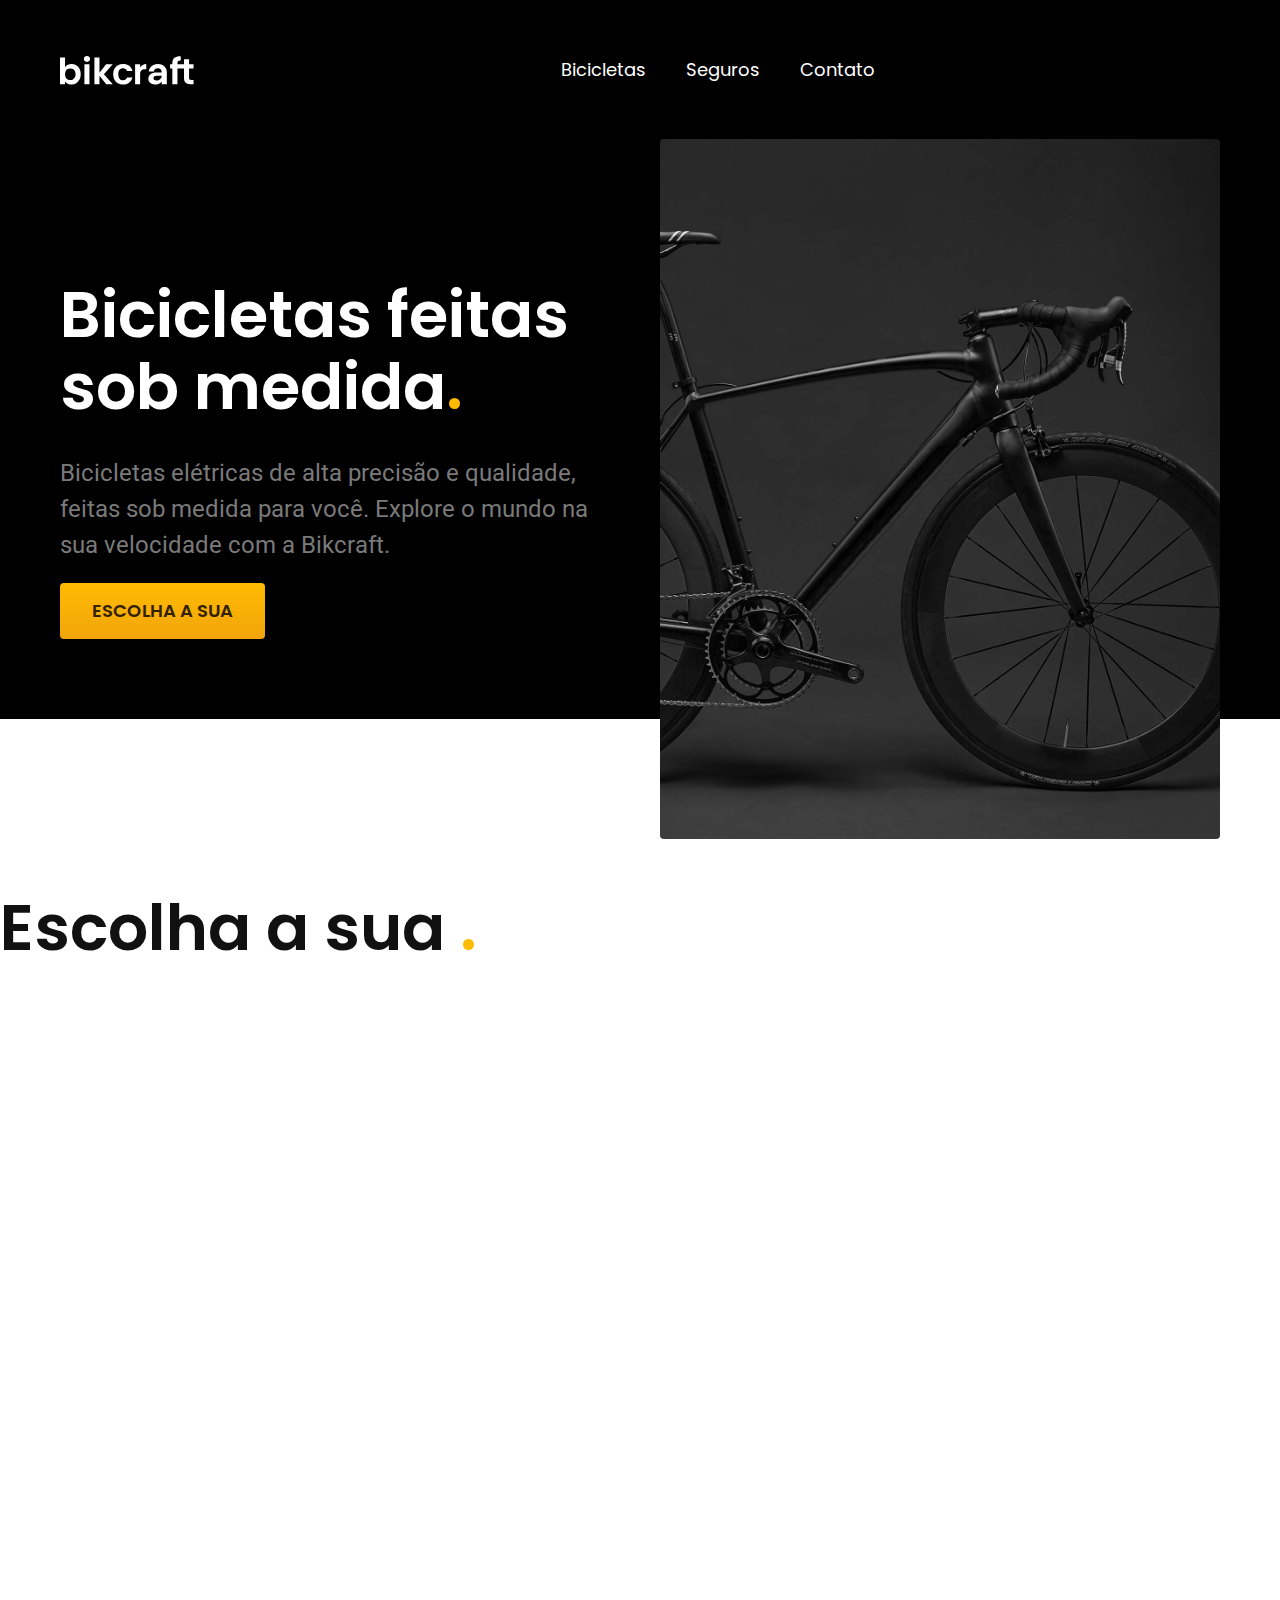
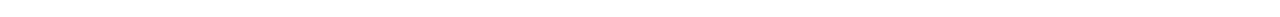
==== index.htm @ 104537d5 "organizacao do css utilitario" ====
<!DOCTYPE html>
<html lang="pt-br">
<head>
    <meta charset="UTF-8">
    <meta http-equiv="X-UA-Compatible" content="IE=edge">
    <meta name="viewport" content="width=device-width, initial-scale=1.0">
    <link rel="stylesheet" href="./css/style.css">
    <link rel="preconnect" href="https://fonts.googleapis.com">
    <link rel="preconnect" href="https://fonts.gstatic.com" crossorigin>
    <link href="https://fonts.googleapis.com/css2?family=Poppins:wght@400;600&family=Public+Sans:ital,wght@0,400;0,800;1,300&family=Roboto:wght@400;500&display=swap" rel="stylesheet">
    <title>bikcraft</title>
</head>
<body>
    <header class="header-bg">
        <div class="header">
            <a href="./"> <img src="img/bikcraft.svg" alt="bikcraft"></a>
            
            <nav class="header" aria-label="primaria">
               
    
                <ul class="header-menu cor-0">
                    <li> <a href="./bicicletas.html"> Bicicletas </a> </li>
                    <li><a href="./seguros.html"> Seguros </a> </li>
                    <li><a href="./contato.html"> Contato</a>  </li>
    
                </ul>
            </nav>
        </div>
    </header>

    <main class="introducao-bg">
        <div class="introducao">
            <div class="introducao-conteudo">
                <h1 class="texto-grande cor-0">Bicicletas feitas sob medida<span class="cor-p1">.</span> </h1>
                <p class="texto-medio cor-5">Bicicletas elétricas de alta precisão e qualidade, feitas sob medida para você. Explore o mundo na sua velocidade com a Bikcraft.</p>

                <a class="botao" href="././bicicletas.html" > escolha a sua</a>
            </div>
            <div>
                <img src="./img/fotos/introducao.jpg" alt="bicicleta elétrica preta ">

            </div>

        </div>

        
      


        
    </main>

    
    <h2 class="texto-grande">Escolha a sua <span class="cor-p1">.</span></h2>
        

    
</body>
</html>
---- css/style.css ----
@import './global/global.css';
@import './utilidades/tipografia.css';
@import './utilidades/cores.css';



@import './global/header.css';
/*home */
@import './home/introducao.css';
/*botao*/
@import './utilidades/componentes.css';
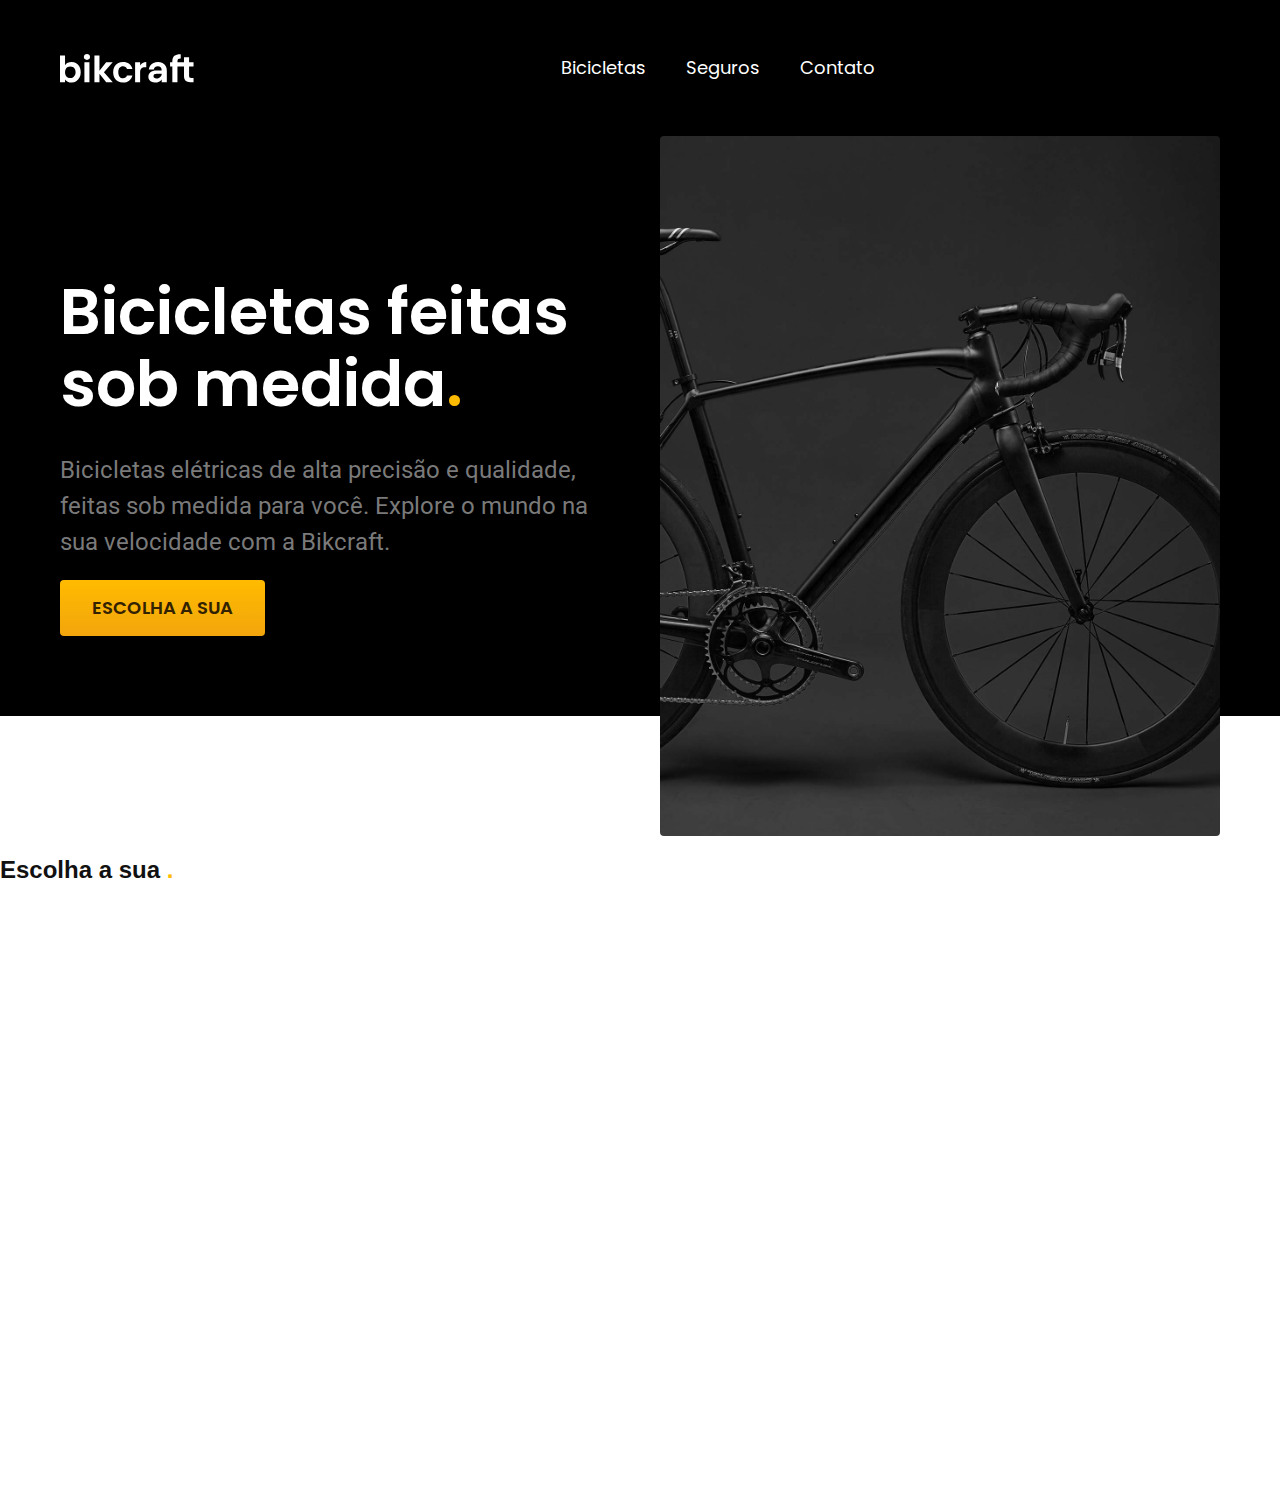
==== commit 92251466: "tipografia utilitaria" ====
--- a/index.htm
+++ b/index.htm
@@ -18,7 +18,7 @@
             <nav class="header" aria-label="primaria">
                
     
-                <ul class="header-menu cor-0">
+                <ul class="header-menu font-1-m cor-0">
                     <li> <a href="./bicicletas.html"> Bicicletas </a> </li>
                     <li><a href="./seguros.html"> Seguros </a> </li>
                     <li><a href="./contato.html"> Contato</a>  </li>
@@ -31,8 +31,8 @@
     <main class="introducao-bg">
         <div class="introducao">
             <div class="introducao-conteudo">
-                <h1 class="texto-grande cor-0">Bicicletas feitas sob medida<span class="cor-p1">.</span> </h1>
-                <p class="texto-medio cor-5">Bicicletas elétricas de alta precisão e qualidade, feitas sob medida para você. Explore o mundo na sua velocidade com a Bikcraft.</p>
+                <h1 class="font-1-xxl cor-0">Bicicletas feitas sob medida<span class="cor-p1">.</span> </h1>
+                <p class="font-2-l cor-5">Bicicletas elétricas de alta precisão e qualidade, feitas sob medida para você. Explore o mundo na sua velocidade com a Bikcraft.</p>
 
                 <a class="botao" href="././bicicletas.html" > escolha a sua</a>
             </div>
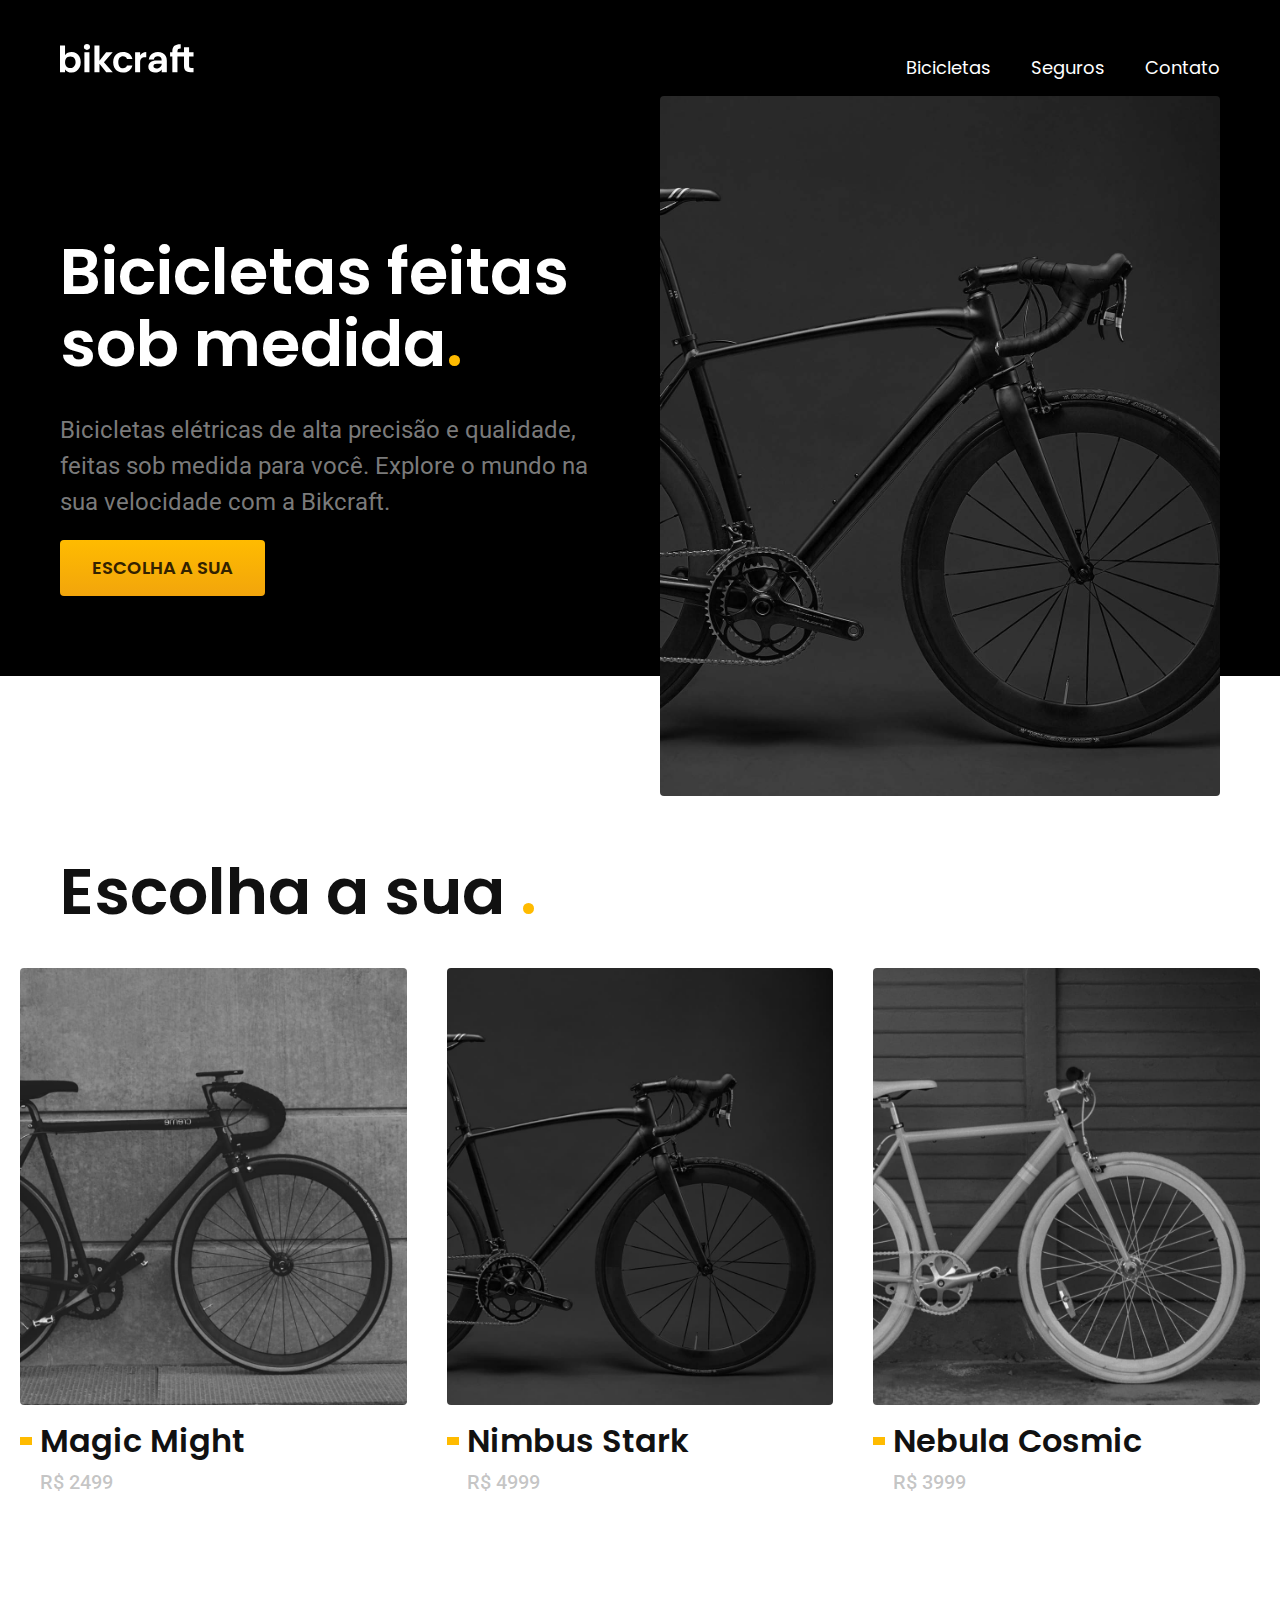
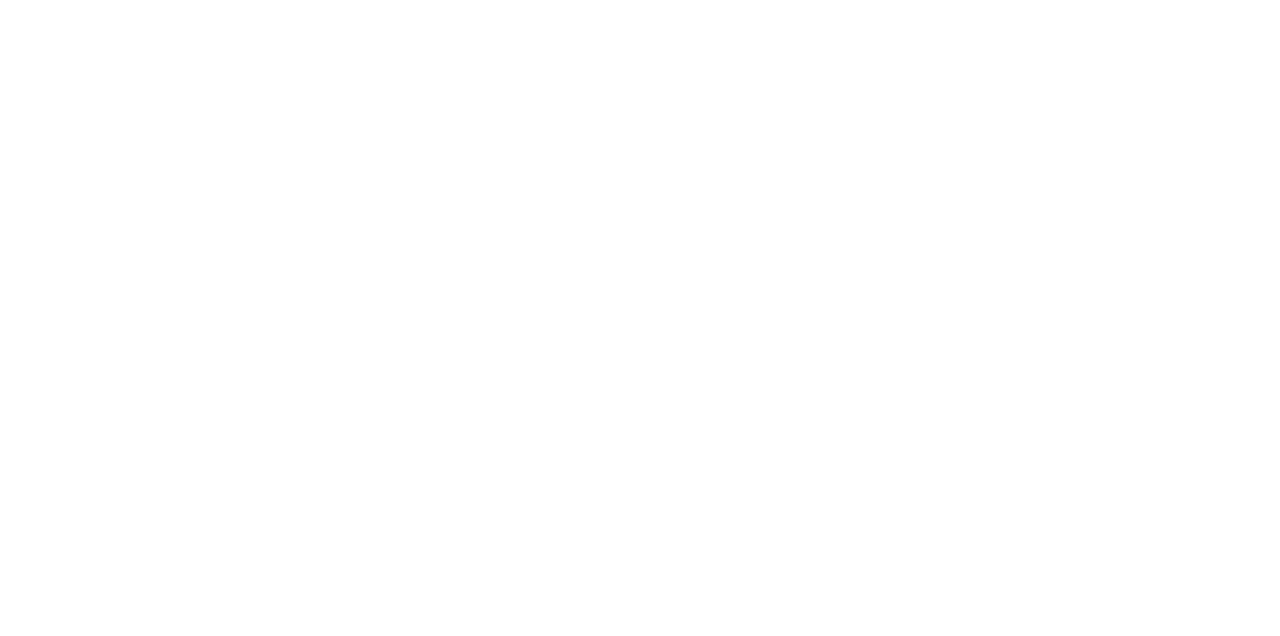
==== commit 78ac9edb: "lista bicicleta" ====
--- a/index.htm
+++ b/index.htm
@@ -12,7 +12,7 @@
 </head>
 <body>
     <header class="header-bg">
-        <div class="header">
+        <div class="header container">
             <a href="./"> <img src="img/bikcraft.svg" alt="bikcraft"></a>
             
             <nav class="header" aria-label="primaria">
@@ -29,7 +29,7 @@
     </header>
 
     <main class="introducao-bg">
-        <div class="introducao">
+        <div class="introducao container">
             <div class="introducao-conteudo">
                 <h1 class="font-1-xxl cor-0">Bicicletas feitas sob medida<span class="cor-p1">.</span> </h1>
                 <p class="font-2-l cor-5">Bicicletas elétricas de alta precisão e qualidade, feitas sob medida para você. Explore o mundo na sua velocidade com a Bikcraft.</p>
@@ -50,9 +50,39 @@
         
     </main>
 
+    <article class="biciletas-lista">
+        <h2 class="container font-1-xxl">Escolha a sua <span class="cor-p1">.</span></h2>
+        
+        <ul>
+            <li>
+                <a href="./bicicletas/magic.html">
+                    <img src="./img/bicicletas/magic-home.jpg" alt="bicicleta preta">
+                    <h3 class="font-1-xl">Magic Might</h3>
+                    <span class="font-2-m cor-8">R$ 2499</span>
+                </a>
+                
+            </li>
+
+            <li>
+                <a href="./bicicletas/Nimbus.html">
+                    <img src="./img/bicicletas/nimbus-home.jpg" alt="bicicleta preta">
+                    <h3 class="font-1-xl">Nimbus Stark</h3>
+                    <span class="font-2-m cor-8">R$ 4999</span>
+                </a>
+                
+            </li>
+
+            <li>
+                <a href="./bicicletas/Nebula.html">
+                    <img src="./img/bicicletas/nebula-home.jpg" alt="bicicleta preta">
+                    <h3 class="font-1-xl">Nebula Cosmic</h3>
+                    <span class="font-2-m cor-8">R$ 3999</span>
+                </a>
+                
+            </li>
+        </ul>
+    </article>
     
-    <h2 class="texto-grande">Escolha a sua <span class="cor-p1">.</span></h2>
-        
 
     
 </body>
--- a/css/style.css
+++ b/css/style.css
@@ -1,17 +1,24 @@
 @import './global/global.css';
 @import './utilidades/tipografia.css';
 @import './utilidades/cores.css';
+@import './global/header.css';
+
+/*Utilidades*/
+@import './utilidades/componentes.css';
 
 
 
-@import './global/header.css';
 /*home */
 @import './home/introducao.css';
-/*botao*/
-@import './utilidades/componentes.css';
+
+
+/*Bicicletas*/
+@import './bicicletas/bicicletas-lista.css';
 
 
 
 
 
 
+
+
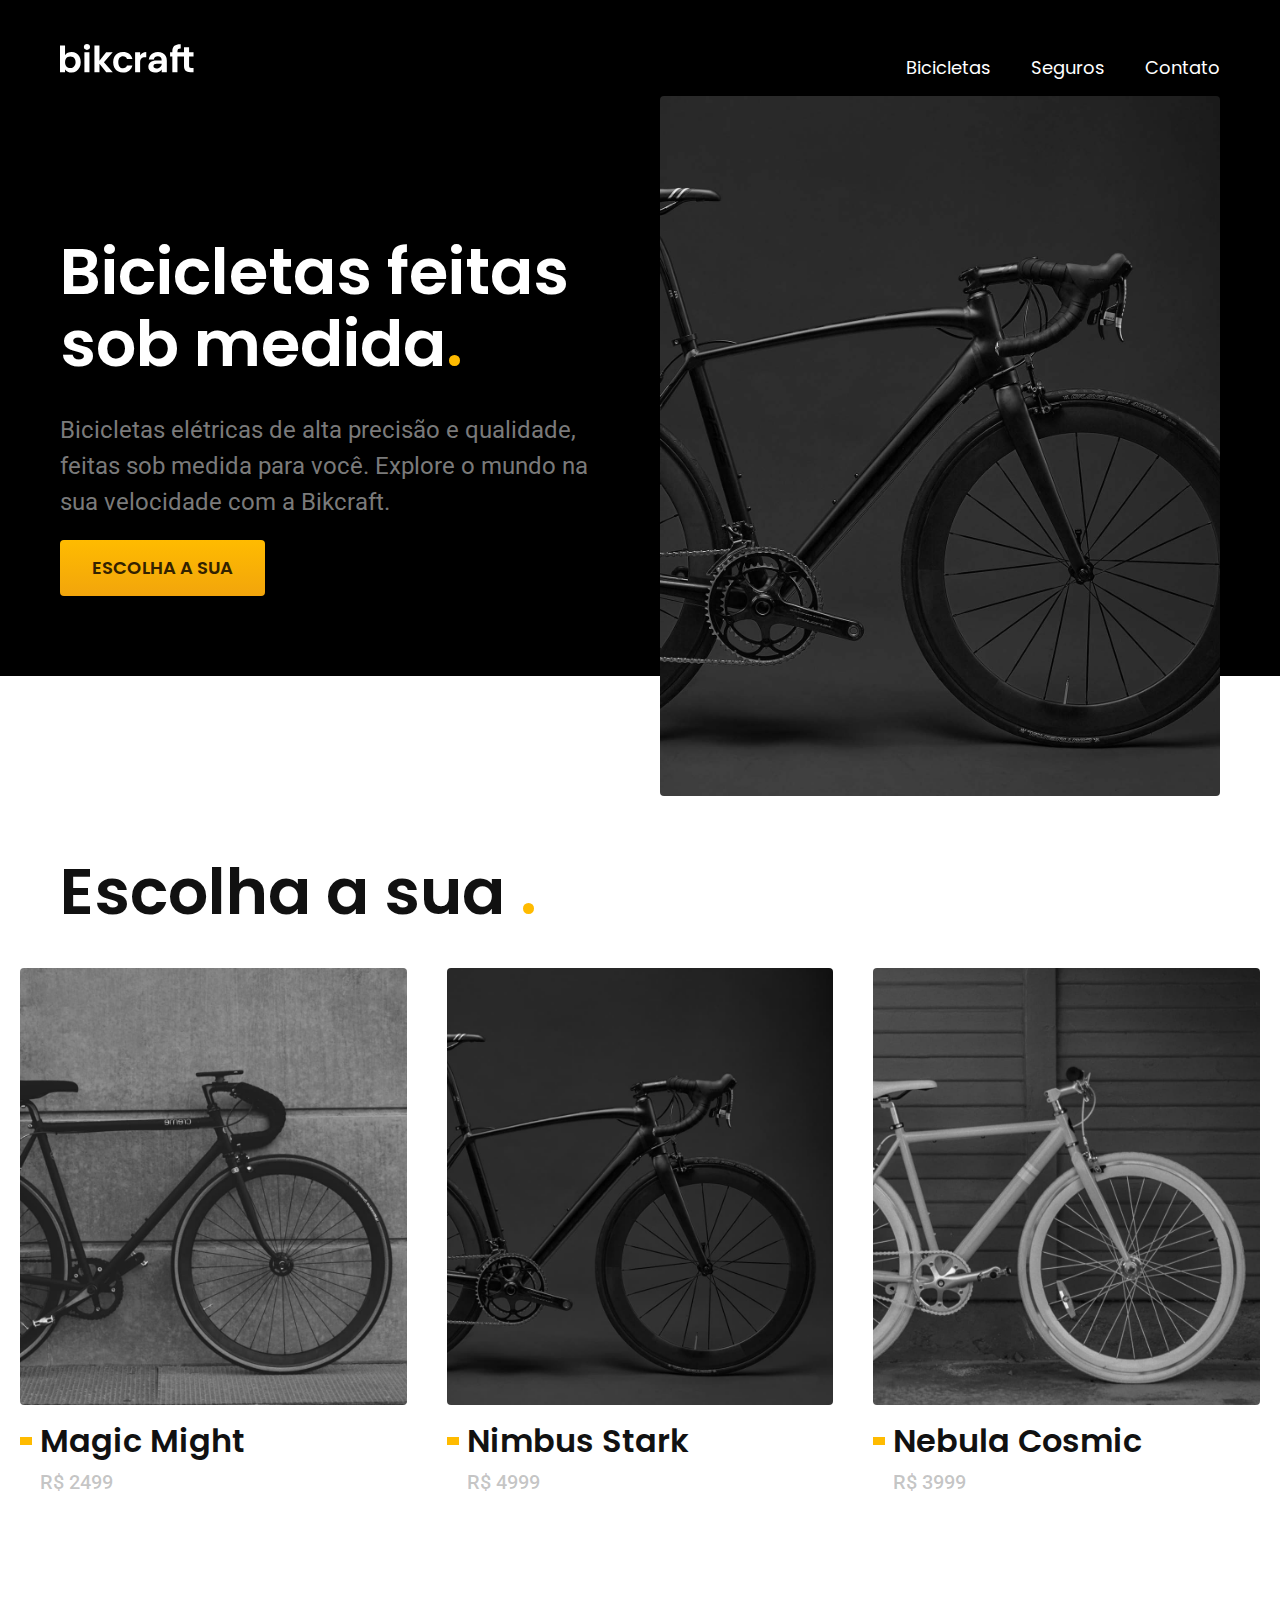
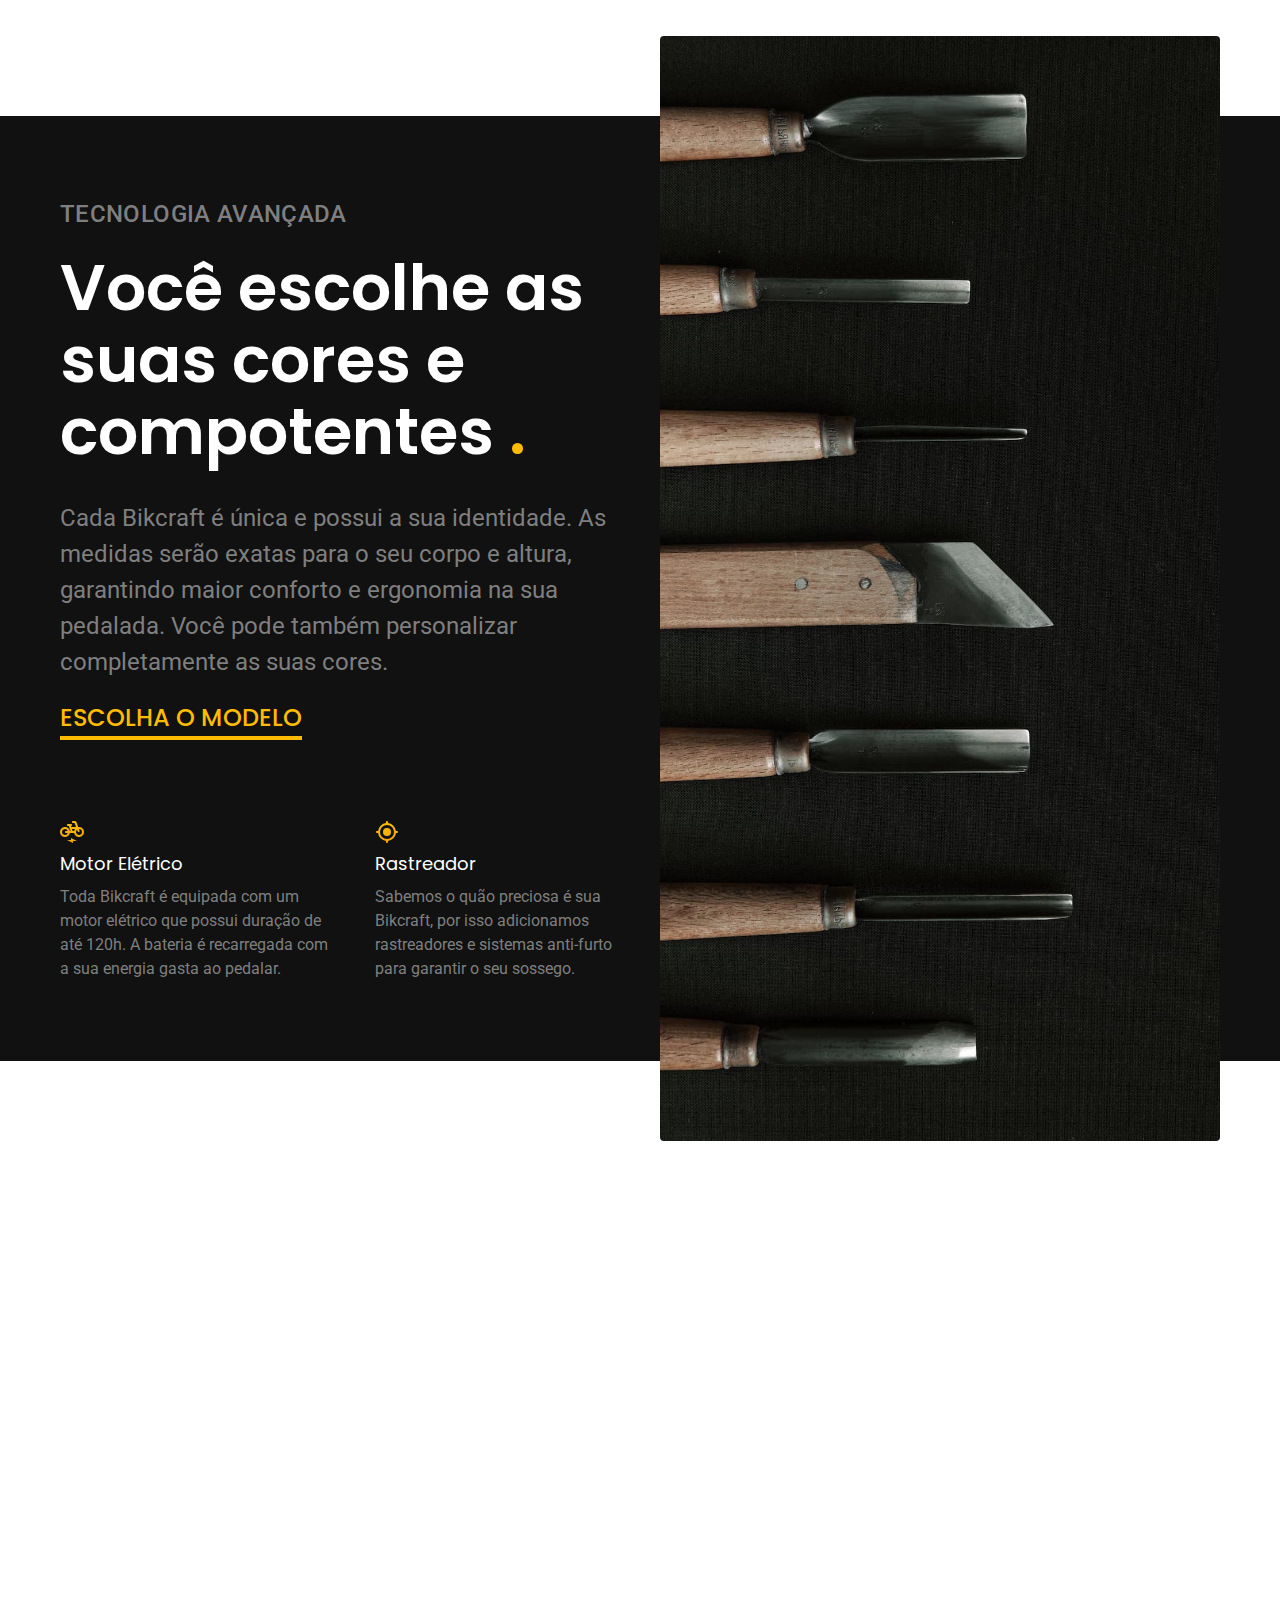
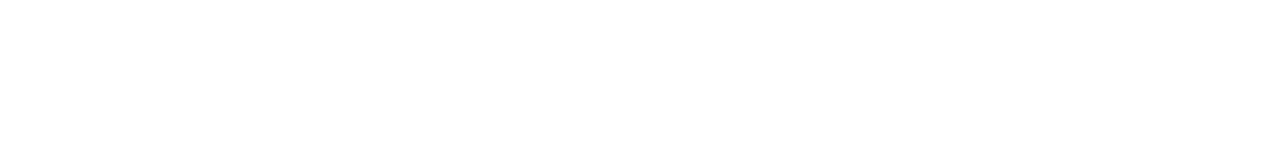
==== commit 810e9dd6: "update no projeto" ====
--- a/index.htm
+++ b/index.htm
@@ -82,6 +82,38 @@
             </li>
         </ul>
     </article>
+
+    <article class="tecnologia-bg">
+        <div class="tecnologia container">
+            <div class="tecnologia-conteudo">
+                <span class="font-2-l-b cor-5">tecnologia avançada</span>
+                <h2 class="font-1-xxl cor-0">Você escolhe as suas cores e compotentes <span class="cor-p1">.</span></h2>
+                <p class="font-2-l cor-5">Cada Bikcraft é única e possui a sua identidade. As medidas serão exatas para o seu corpo e altura, garantindo maior conforto e ergonomia na sua pedalada. Você pode também  personalizar completamente as suas cores.</p>
+                <a class="link" href="./bicicletas.html">Escolha o modelo</a>
+
+                <div class="tecnologia-vantagens">
+                    <div>
+                        <img src="./img/icones/eletrica.svg" alt="">
+                        <h3 class="font-1-m cor-0" >Motor Elétrico</h3>
+                        <p class="font-2-s cor-5" >Toda Bikcraft é equipada com um motor elétrico que possui duração de até 120h. A bateria é recarregada com a sua energia gasta ao pedalar.</p>
+                    </div>
+    
+                    <div>
+                        <img src="./img/icones/rastreador.svg" alt="">
+                        <h3 class="font-1-m cor-0">Rastreador</h3>
+                        <p class="font-2-s cor-5">Sabemos o quão preciosa é sua Bikcraft, por isso adicionamos rastreadores e sistemas anti-furto para garantir o seu sossego.</p>
+                    </div>
+                </div>
+               
+
+            </div>
+            <div class="tecnologia-imagem">
+                <img src="./img/fotos/tecnologia.jpg" alt="">
+            </div>
+
+        </div>
+
+    </article>
     
 
     
--- a/css/style.css
+++ b/css/style.css
@@ -10,6 +10,8 @@
 
 /*home */
 @import './home/introducao.css';
+@import './home/tecnologia.css';
+
 
 
 /*Bicicletas*/
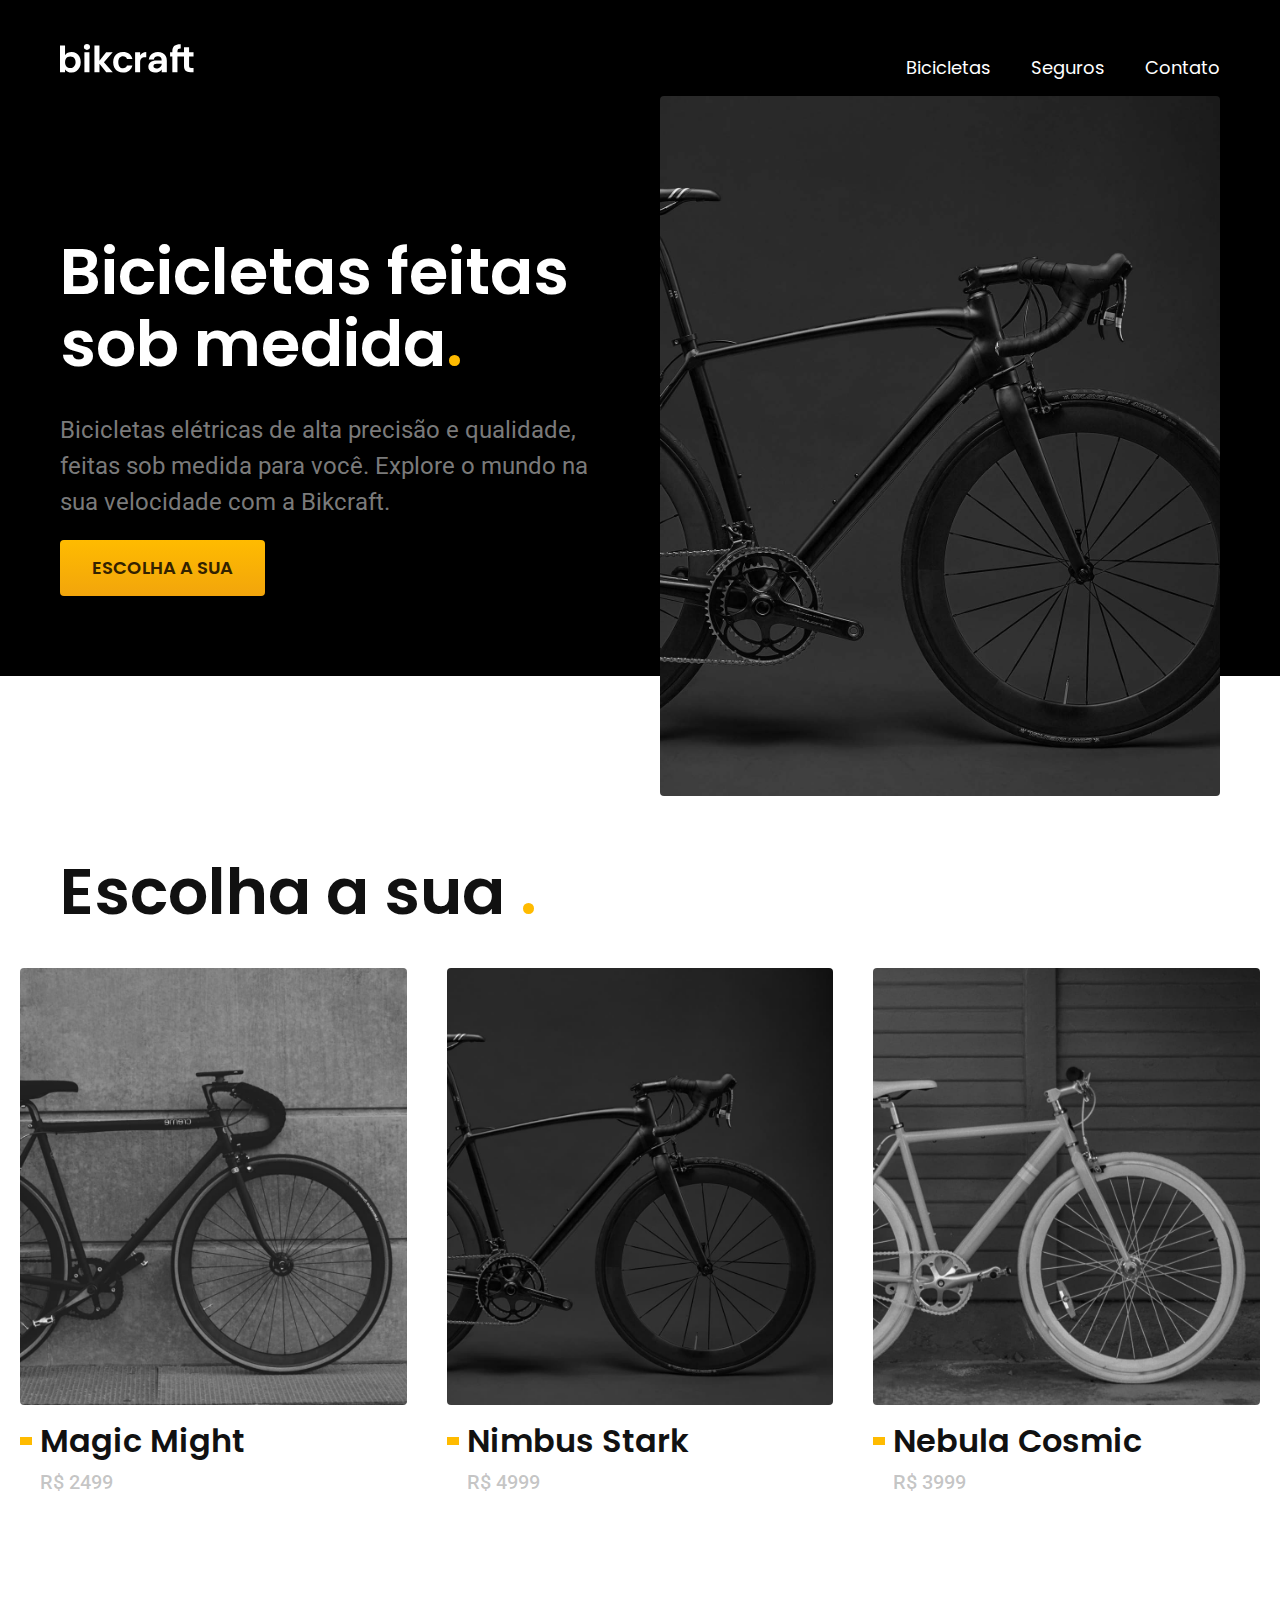
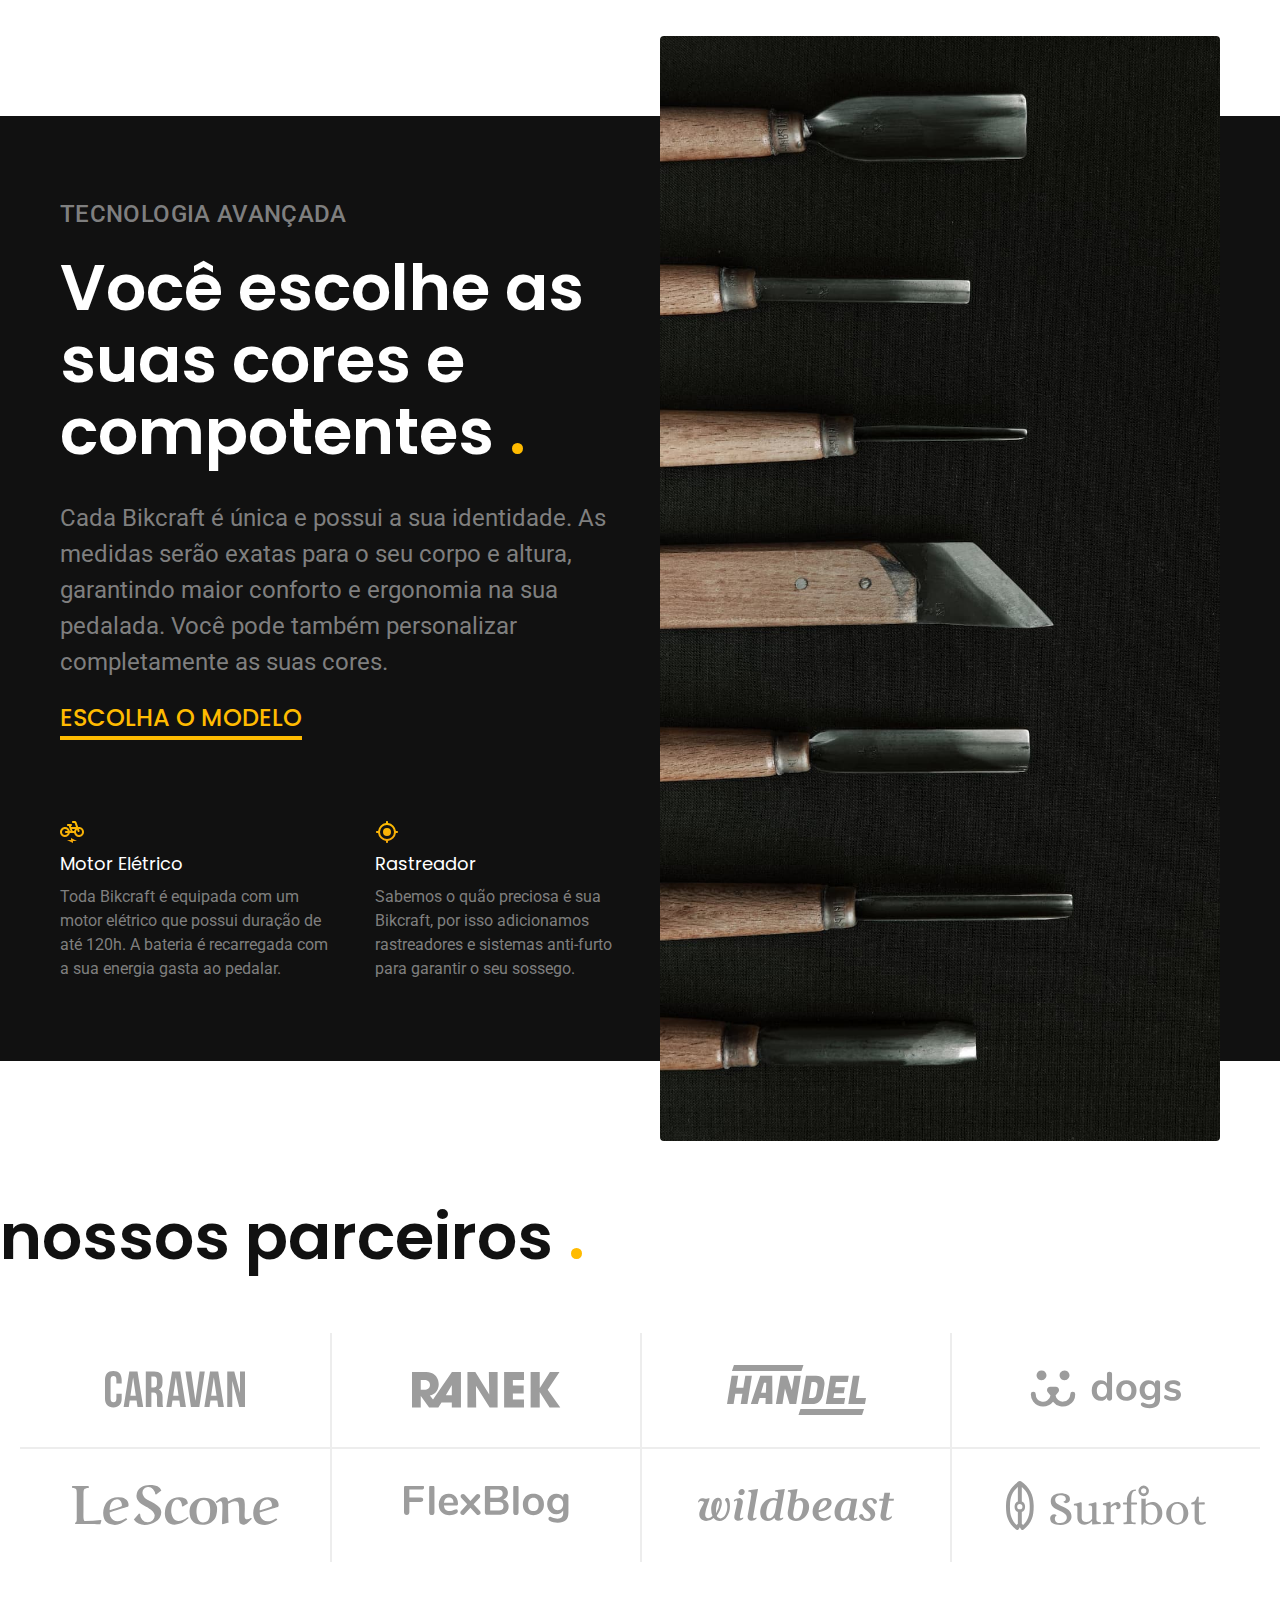
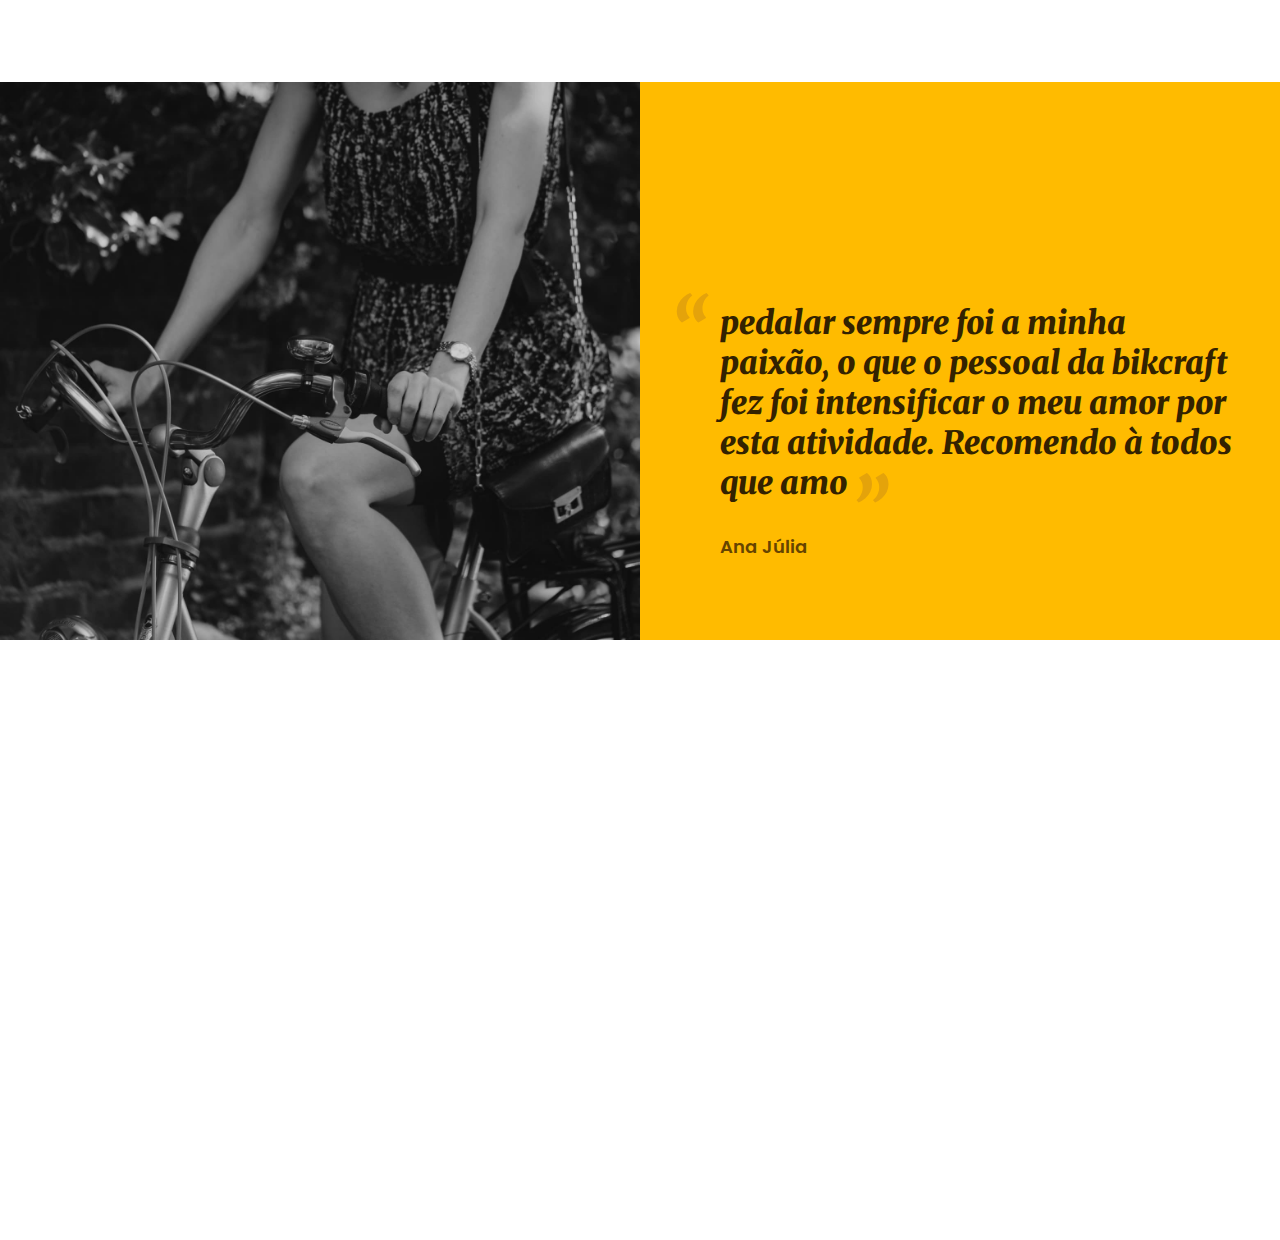
==== commit 246f1daa: "update" ====
--- a/index.htm
+++ b/index.htm
@@ -7,7 +7,9 @@
     <link rel="stylesheet" href="./css/style.css">
     <link rel="preconnect" href="https://fonts.googleapis.com">
     <link rel="preconnect" href="https://fonts.gstatic.com" crossorigin>
-    <link href="https://fonts.googleapis.com/css2?family=Poppins:wght@400;600&family=Public+Sans:ital,wght@0,400;0,800;1,300&family=Roboto:wght@400;500&display=swap" rel="stylesheet">
+    <link rel="preconnect" href="https://fonts.googleapis.com">
+    <link rel="preconnect" href="https://fonts.gstatic.com" crossorigin>
+    <link href="https://fonts.googleapis.com/css2?family=Merriweather:ital,wght@1,900&family=Poppins:wght@400;600&family=Public+Sans:ital,wght@0,400;0,800;1,300&family=Roboto:wght@400;500&display=swap" rel="stylesheet">
     <title>bikcraft</title>
 </head>
 <body>
@@ -114,6 +116,34 @@
         </div>
 
     </article>
+
+    <section class="parceiros" aria-label="nossos parceiros">
+        <h2 class="font-1-xxl">nossos parceiros <span class="cor-p1">.</span></h2>
+        <ul>
+            <li><img src="./img/parceiros/caravan.svg" alt="caravan"></li>
+            <li><img src="./img/parceiros/ranek.svg" alt="ranek"></li>
+            <li><img src="./img/parceiros/handel.svg" alt="handel"></li>
+            <li><img src="./img/parceiros/dogs.svg" alt="dogs"></li>
+            <li><img src="./img/parceiros/lescone.svg" alt="lescone"></li>
+            <li><img src="./img/parceiros/flexblog.svg" alt="flexblog"></li>
+            <li><img src="./img/parceiros/wildbeast.svg" alt="wildbeast"></li>
+            <li><img src="./img/parceiros/surfbot.svg" alt="surfbot"></li>
+        </ul>
+
+
+    </section>
+
+    <section class="depoimento" aria-label="depoimento">
+        <div>
+            <img src="./img/fotos/depoimento.jpg" alt="pessoa pedalando uma bikcraft">
+        </div>
+        <div class="depoimento-conteudo">
+            <blockquote class="font-1-xl cor-p5">
+                <p>pedalar sempre foi a minha paixão, o que o pessoal da bikcraft fez foi intensificar o meu amor por esta atividade. Recomendo à todos que amo</p>
+            </blockquote>
+            <span class="font-1-m-b cor-p4">Ana Júlia</span>
+        </div>
+    </section>
     
 
     
--- a/css/style.css
+++ b/css/style.css
@@ -11,6 +11,10 @@
 /*home */
 @import './home/introducao.css';
 @import './home/tecnologia.css';
+@import './home/parceiros.css';
+@import './home/depoimento.css';
+
+
 
 
 
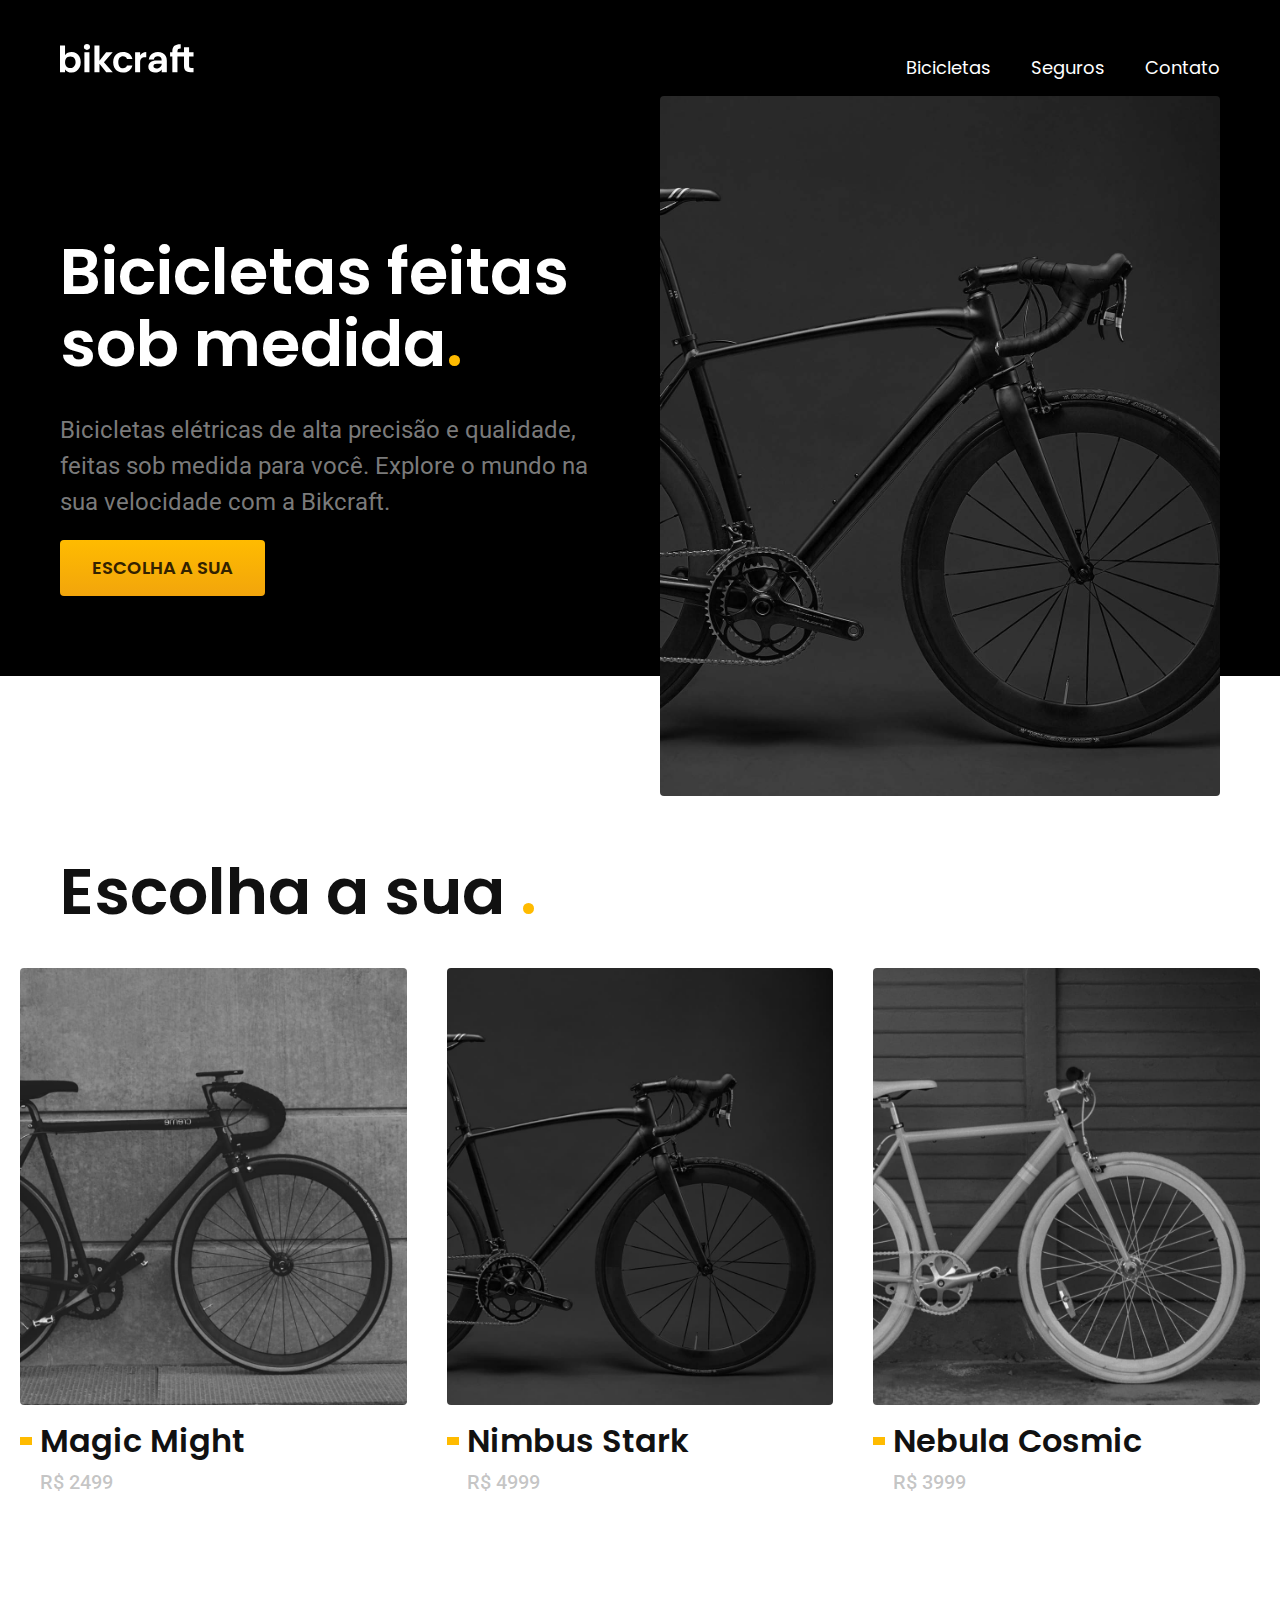
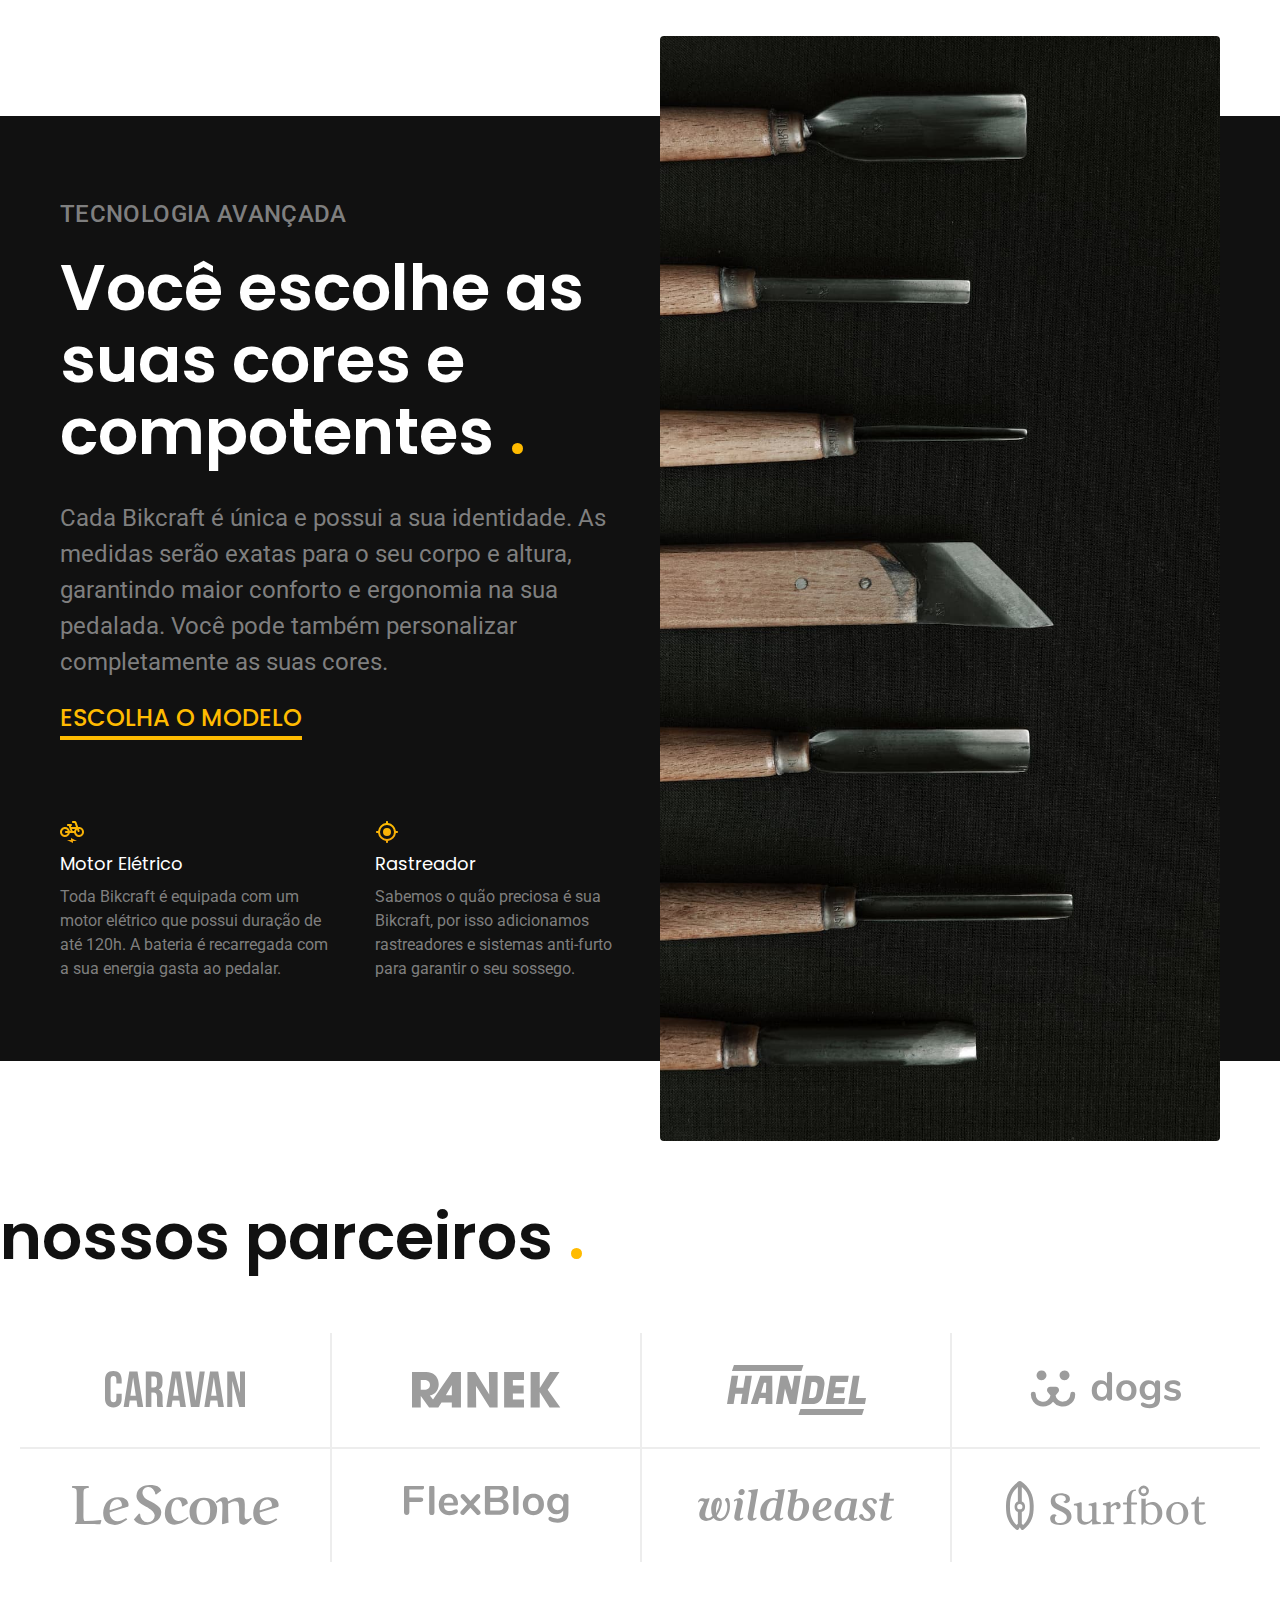
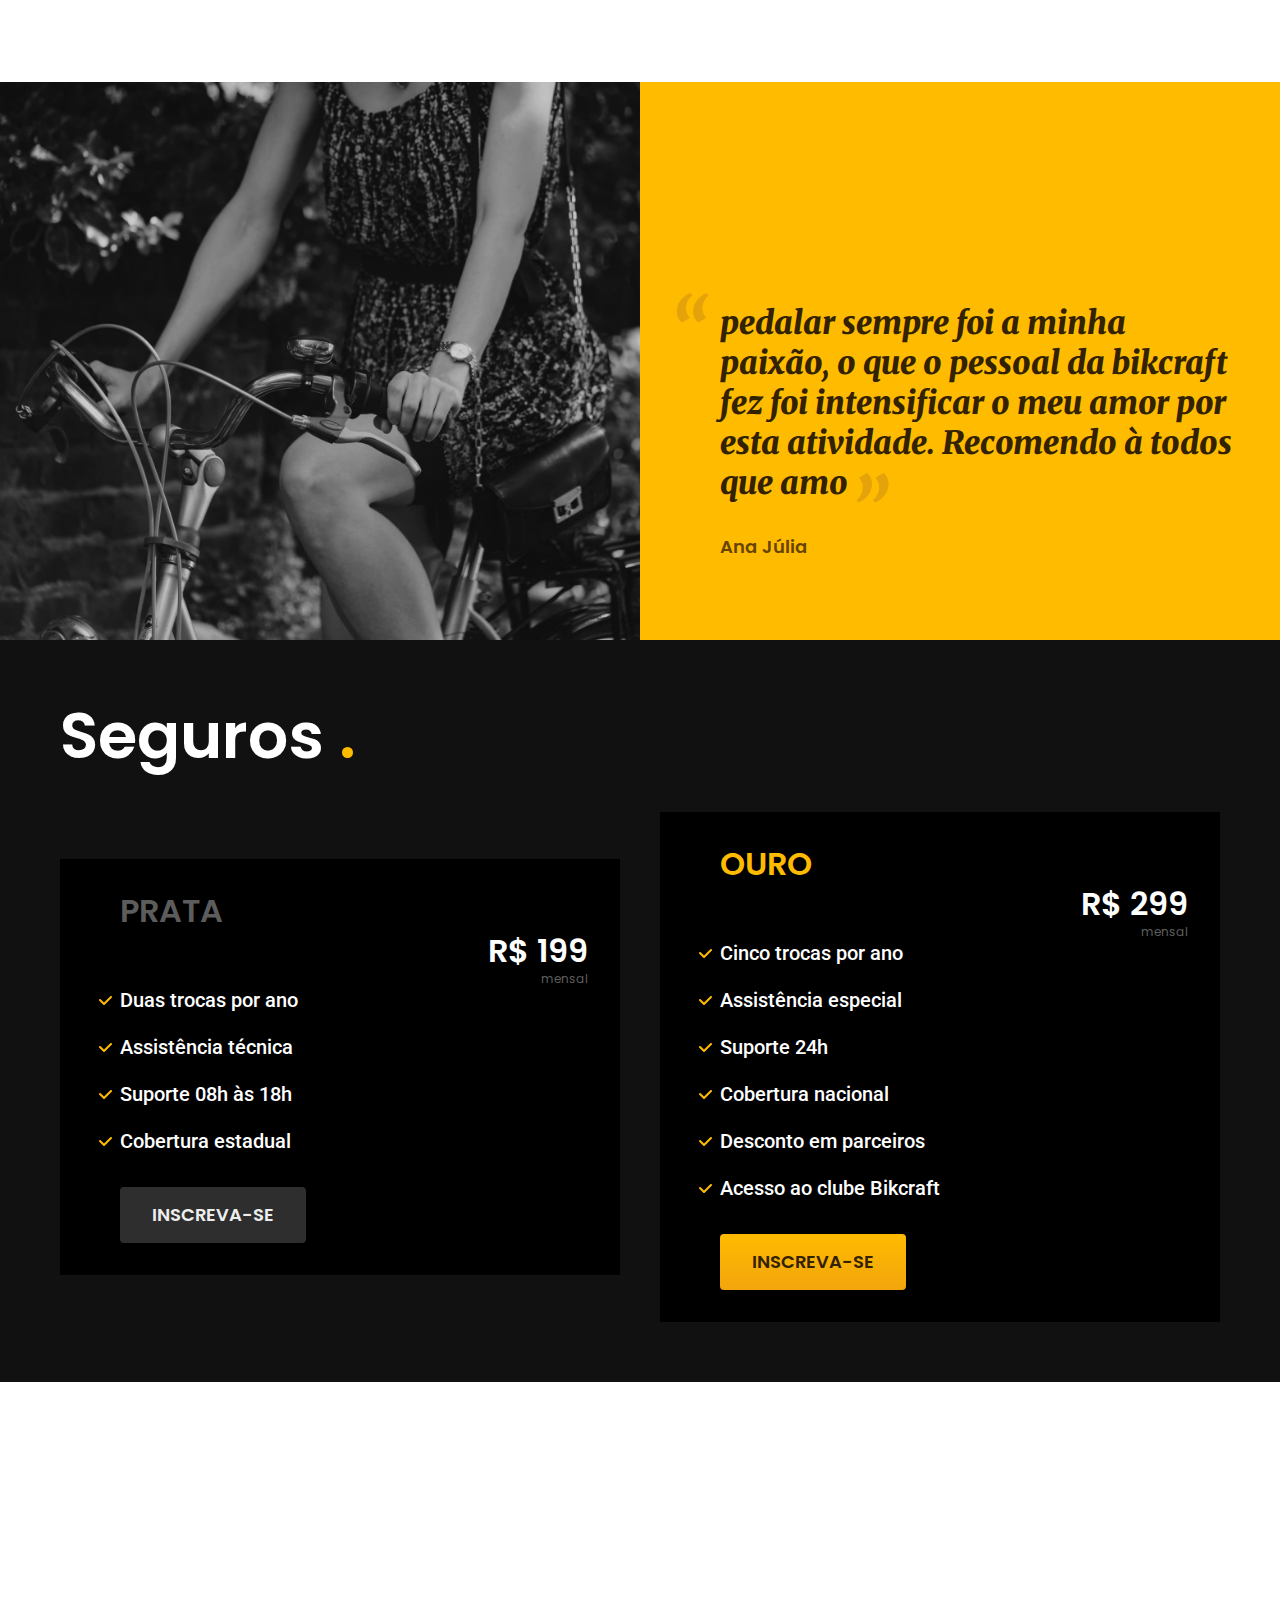
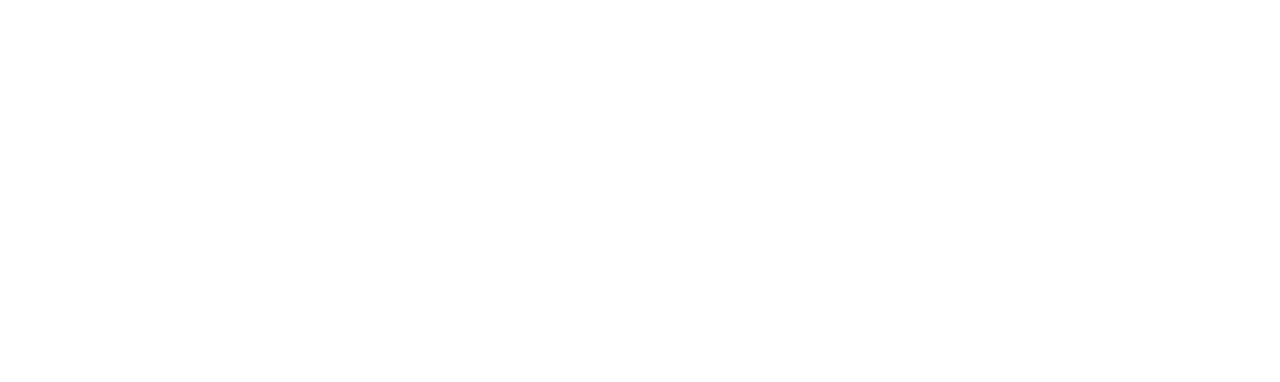
==== commit 359b2bb2: "update orcamento" ====
--- a/index.htm
+++ b/index.htm
@@ -144,6 +144,39 @@
             <span class="font-1-m-b cor-p4">Ana Júlia</span>
         </div>
     </section>
+    <article class="seguros-bg">
+        <div class=" seguros container">
+            <h2 class="font-1-xxl cor-0">Seguros <span class="cor-p1">.</span></h2>
+            <div class="seguros-item">
+                <h2 class="font-1-xl cor-6">PRATA</h2>
+                <span class="font-1-xl cor-0">R$ 199<span class="font-1-xs cor-6">mensal</span>
+            </span>
+                <Ul class="font-2-m cor-0">
+                <li> Duas trocas por ano</li>
+                <li> Assistência técnica</li>
+                <li> Suporte 08h às 18h</li>
+                <li> Cobertura estadual</li>
+                 </Ul>
+                <a class="botao secundario" href="./orcamento.html">Inscreva-se</a>
+             
+            </div>
+
+            <div class="seguros-item">
+                <h2 class="font-1-xl cor-p1">OURO</h2>
+                   <span class="font-1-xl cor-0">R$ 299<span class="font-1-xs cor-6">mensal</span></span>
+                   <Ul class="font-2-m cor-0">
+                   <li> Cinco trocas por ano</li>
+                   <li> Assistência especial</li>
+                   <li> Suporte 24h</li>
+                   <li> Cobertura nacional</li>
+                   <li> Desconto em parceiros</li>
+                   <li> Acesso ao clube Bikcraft</li>
+                    </Ul>
+                   <a class="botao" href="./orcamento.html">Inscreva-se</a>
+                
+               </div>
+        </div>
+    </article>
     
 
     
--- a/css/style.css
+++ b/css/style.css
@@ -22,9 +22,14 @@
 @import './bicicletas/bicicletas-lista.css';
 
 
+/*seguros*/
+@import './seguros/seguros.css';
 
 
 
 
 
 
+
+
+
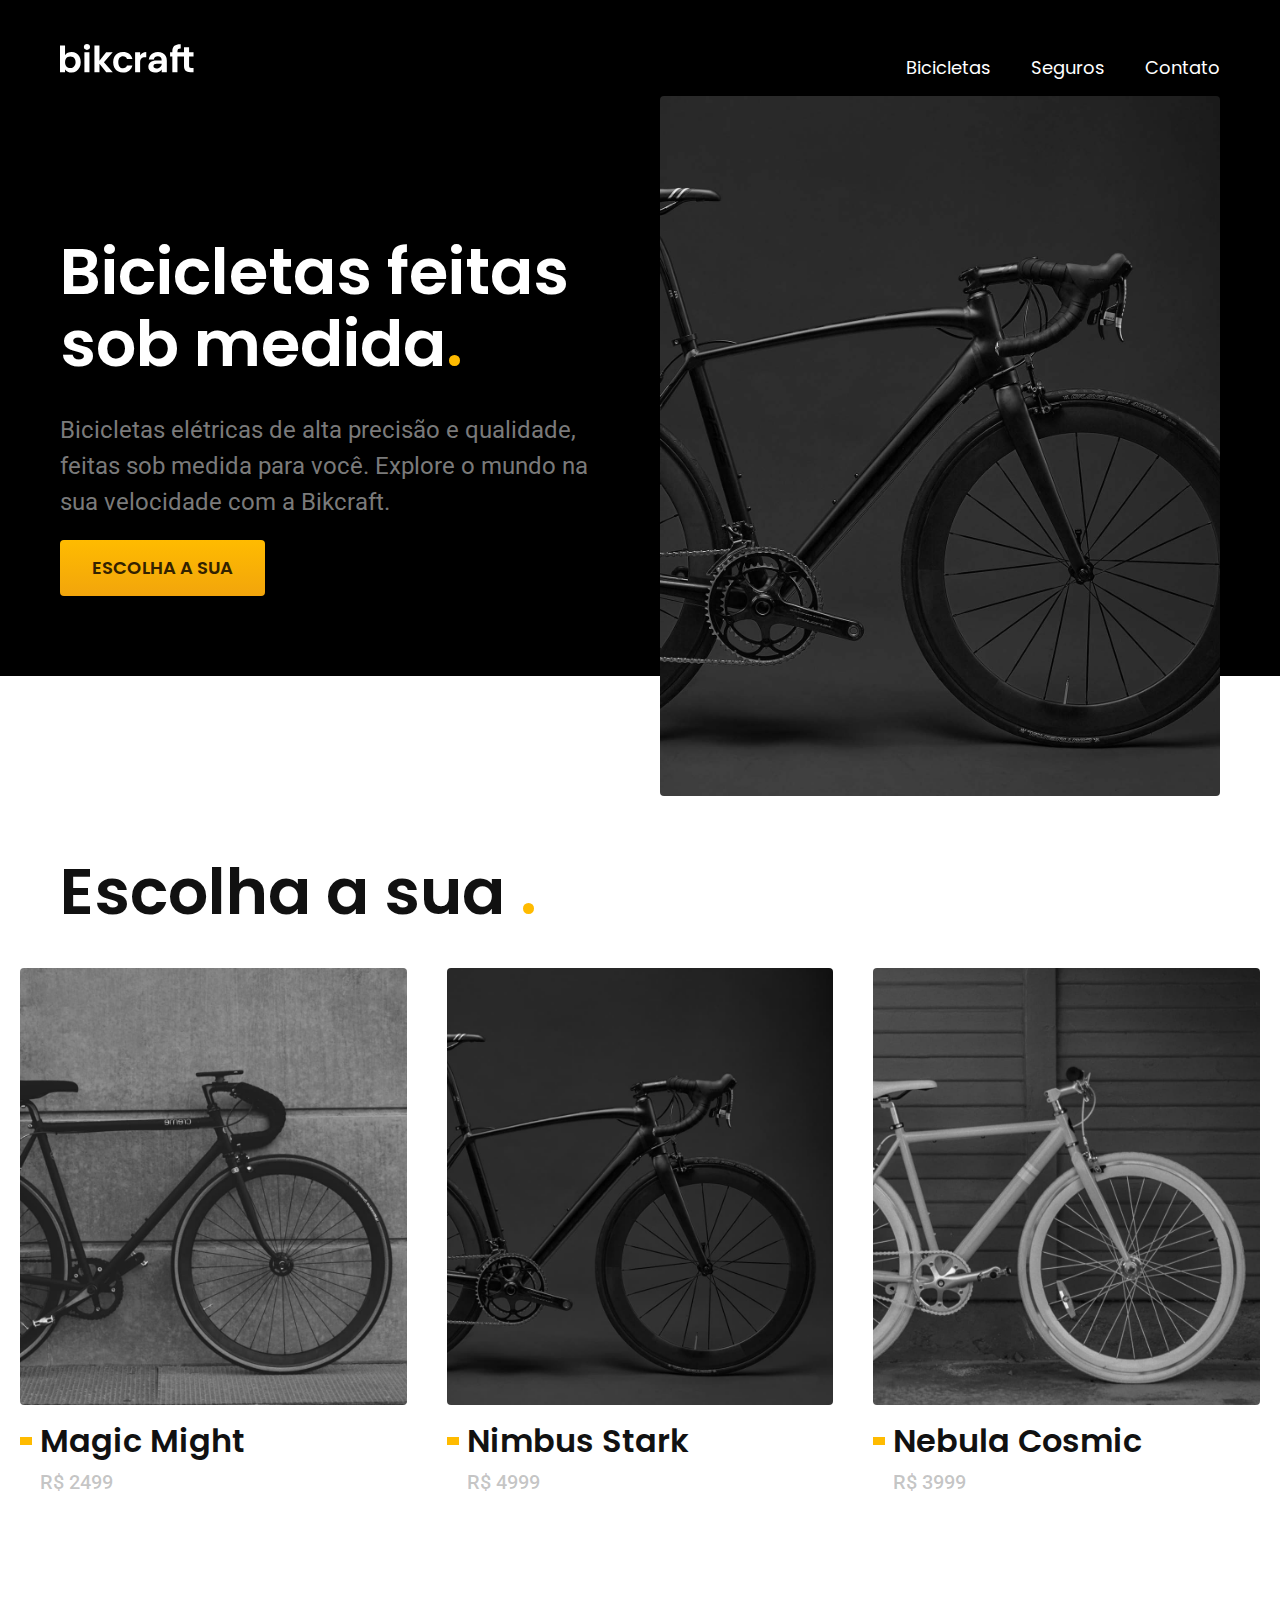
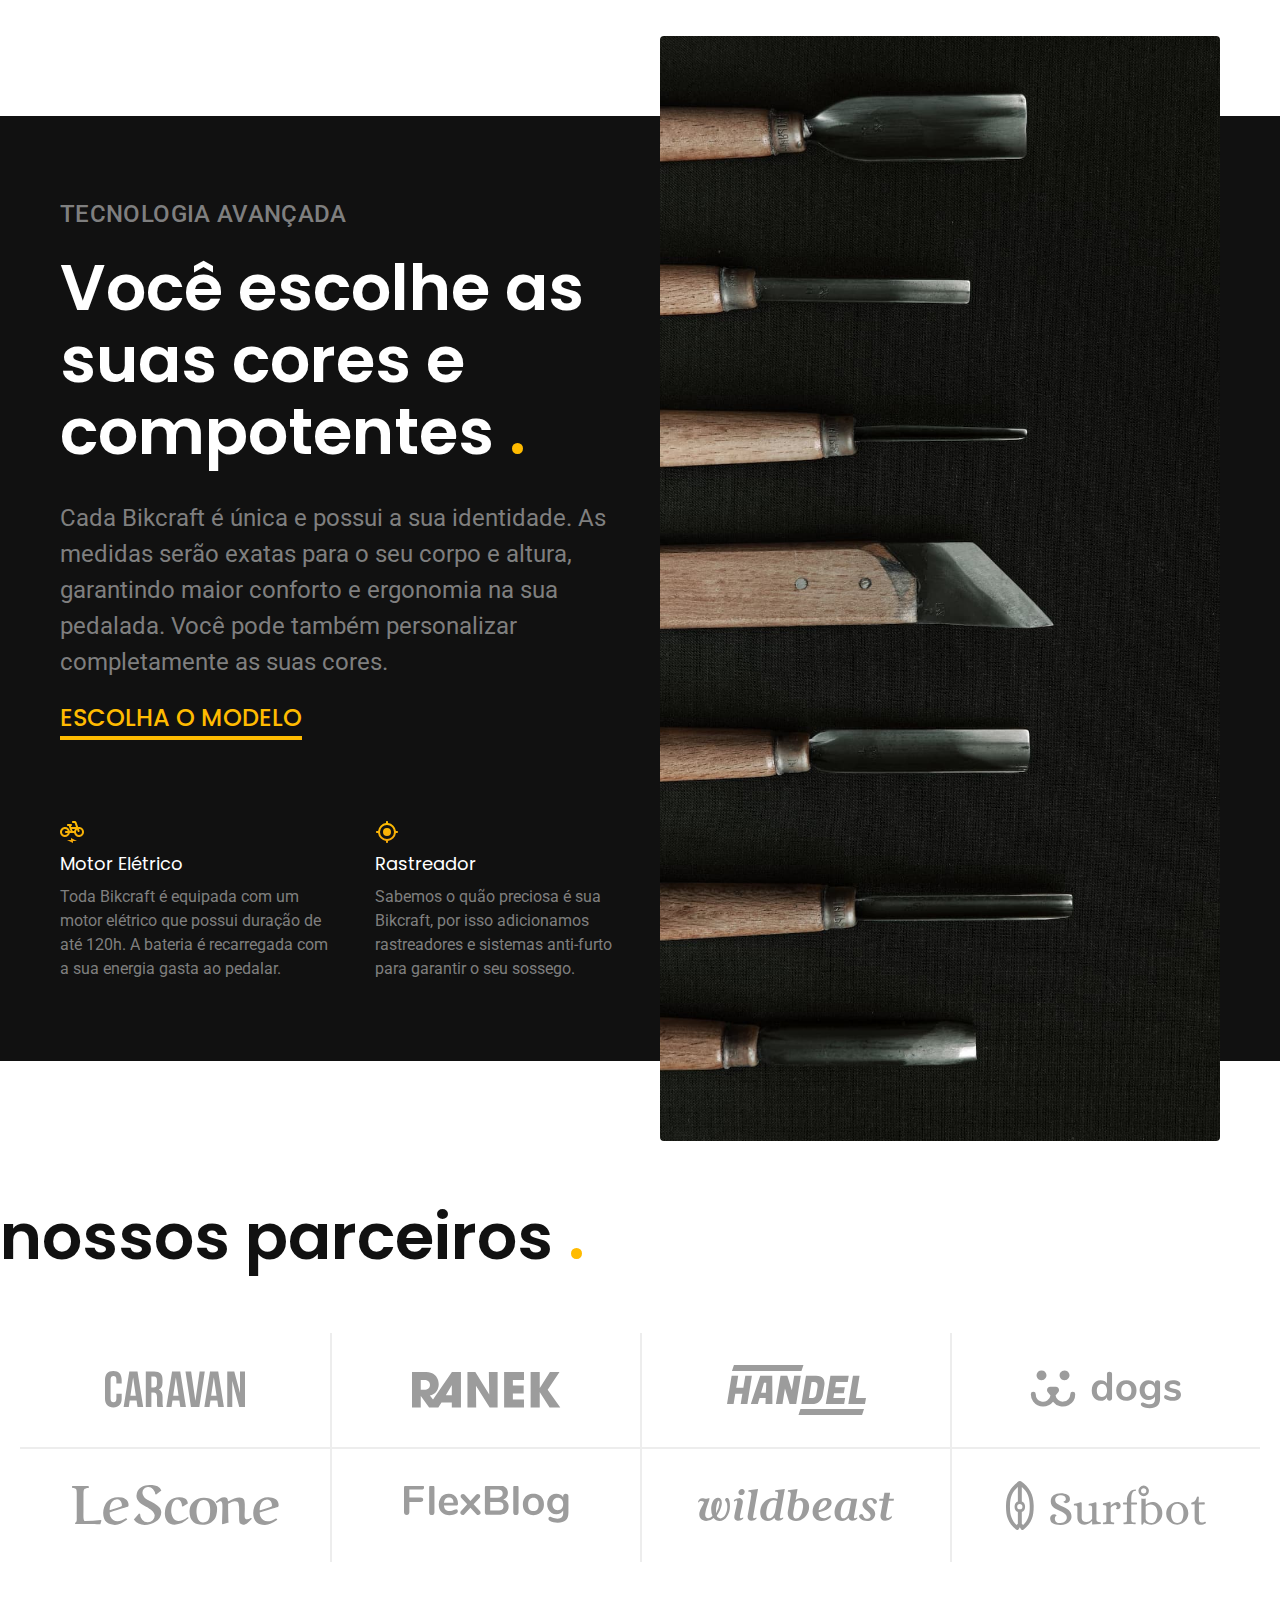
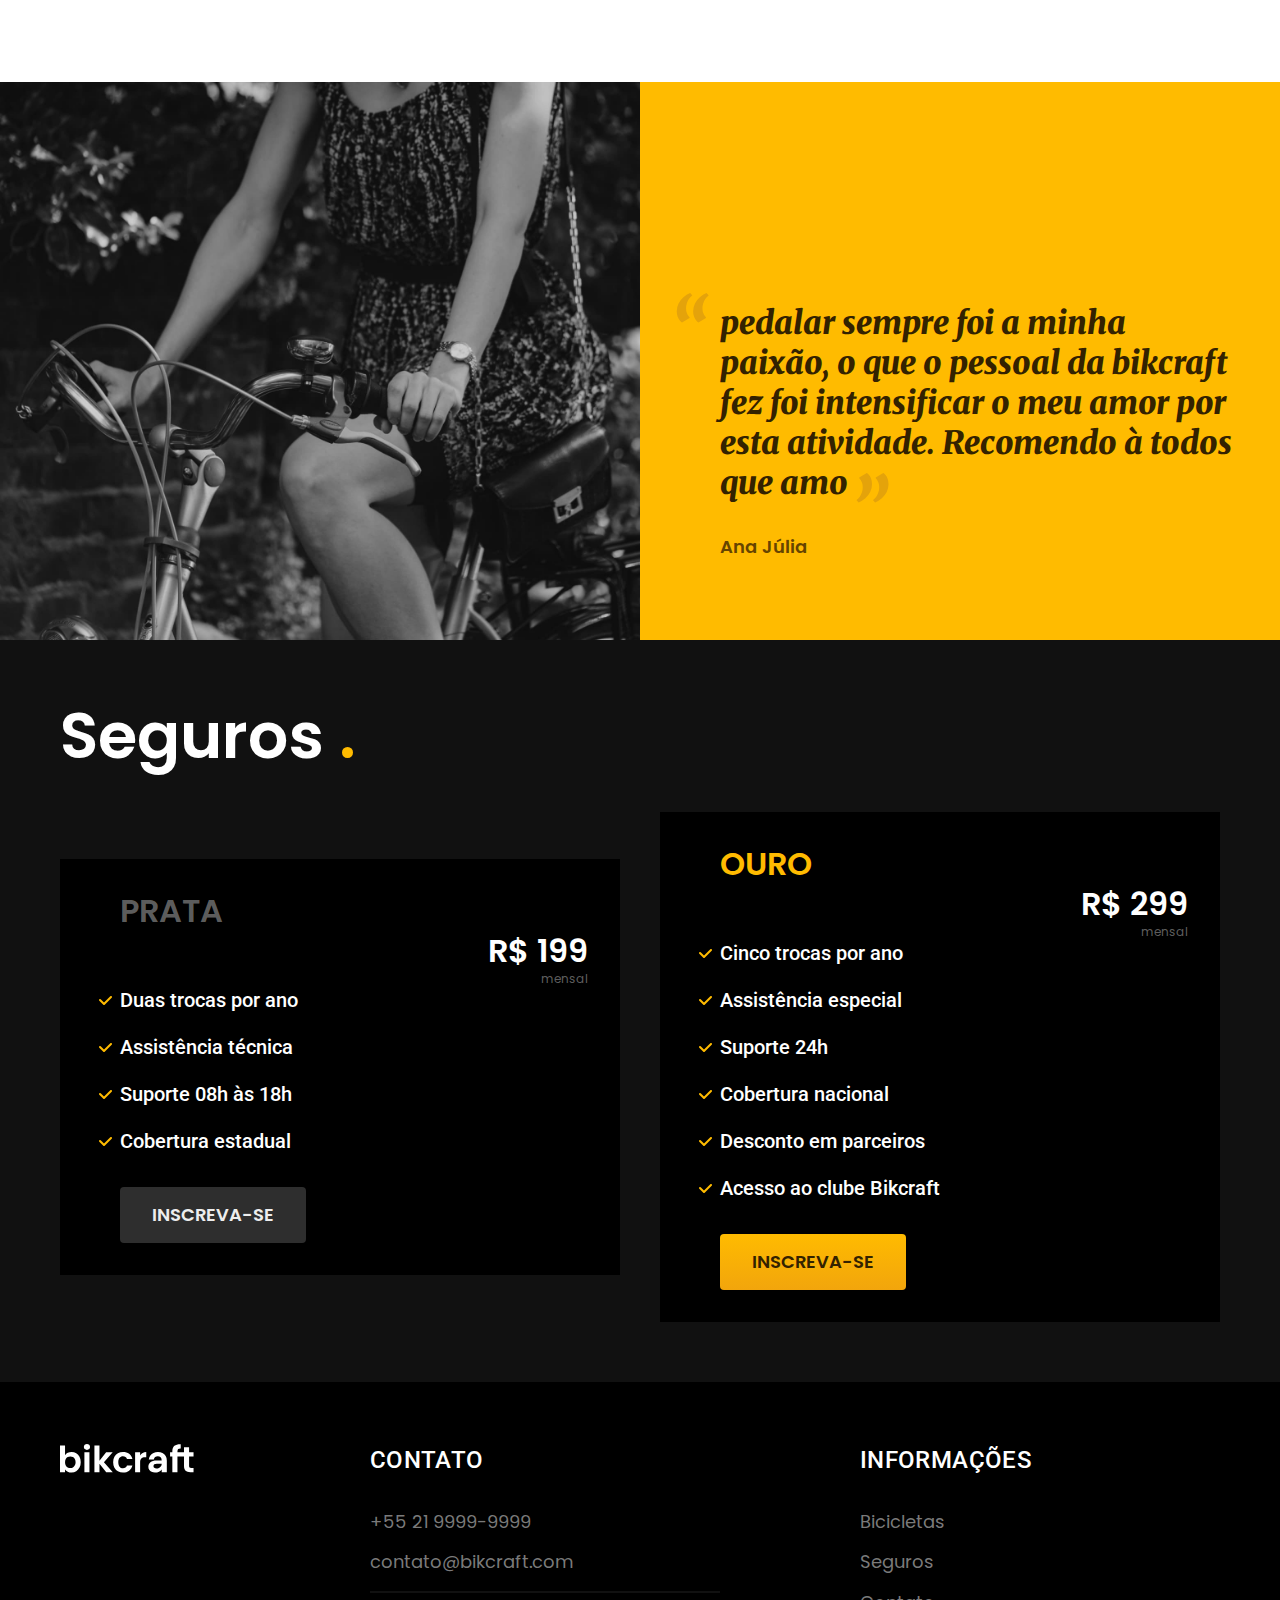
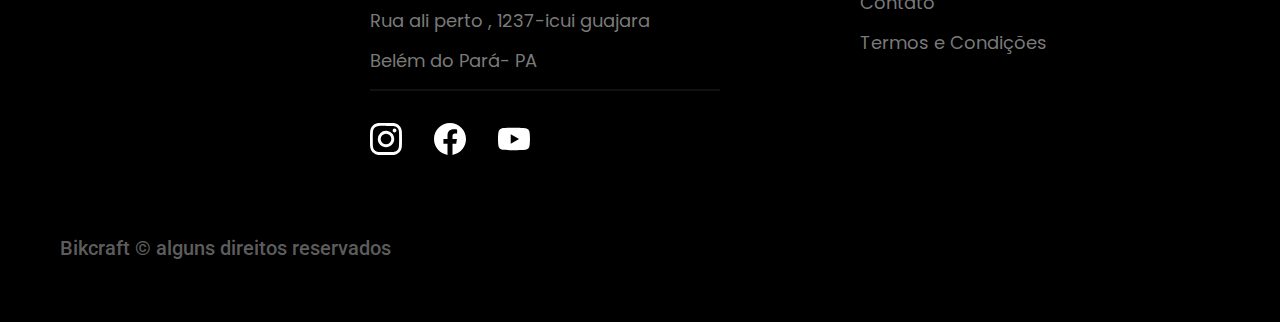
==== commit 1bcb3844: "update footer" ====
--- a/index.htm
+++ b/index.htm
@@ -177,6 +177,50 @@
                </div>
         </div>
     </article>
+
+    <footer class="footer-bg">
+        <div class="footer container">
+            <img src="./img/bikcraft.svg" alt="bikcraft">
+            <div class="footer-contato">
+                <h3 class="font-2-l-b cor-0">Contato</h3>
+                <ul class="font-1-m cor-5">
+                    <li><a href="tel:+552199999999"></a>+55 21 9999-9999</li>
+                    <li><a href="mailto:contato@bikcraft.com"></a>contato@bikcraft.com</li>
+                    <li>Rua ali perto , 1237-icui guajara</li>
+                    <li>Belém do Pará- PA</li>
+                </ul>
+                <div class="footer-redes">
+                    <a href="./">
+                        <img src="./img/redes/instagram.svg" alt="instagram">
+                    </a>
+                    <a href="./">
+                        <img src="./img/redes/facebook.svg" alt="Facebook">
+                    </a>
+                    <a href="./">
+                        <img src="./img/redes/youtube.svg" alt="Youtube">
+                    </a>
+
+                </div>
+
+
+            </div>
+            <div class="footer-informacoes">
+                <h3 class="font-2-l-b cor-0">Informações</h3>
+                <nav>
+                    <ul class="font-1-m cor-5">
+                        <li> <a href="./bicicletas.html"> Bicicletas </a> </li>
+                        <li><a href="./seguros.html"> Seguros </a> </li>
+                        <li><a href="./contato.html"> Contato</a>  </li>
+                        <li><a href="./termos.html"> Termos e Condições</a>  </li>
+
+                    </ul>
+                </nav>
+
+            </div>
+            <p class="footer-copy font-2-m cor-6">Bikcraft © alguns direitos reservados</p>
+        </div>
+
+    </footer>
     
 
     
--- a/css/style.css
+++ b/css/style.css
@@ -2,6 +2,8 @@
 @import './utilidades/tipografia.css';
 @import './utilidades/cores.css';
 @import './global/header.css';
+@import './global/footer.css';
+
 
 /*Utilidades*/
 @import './utilidades/componentes.css';
